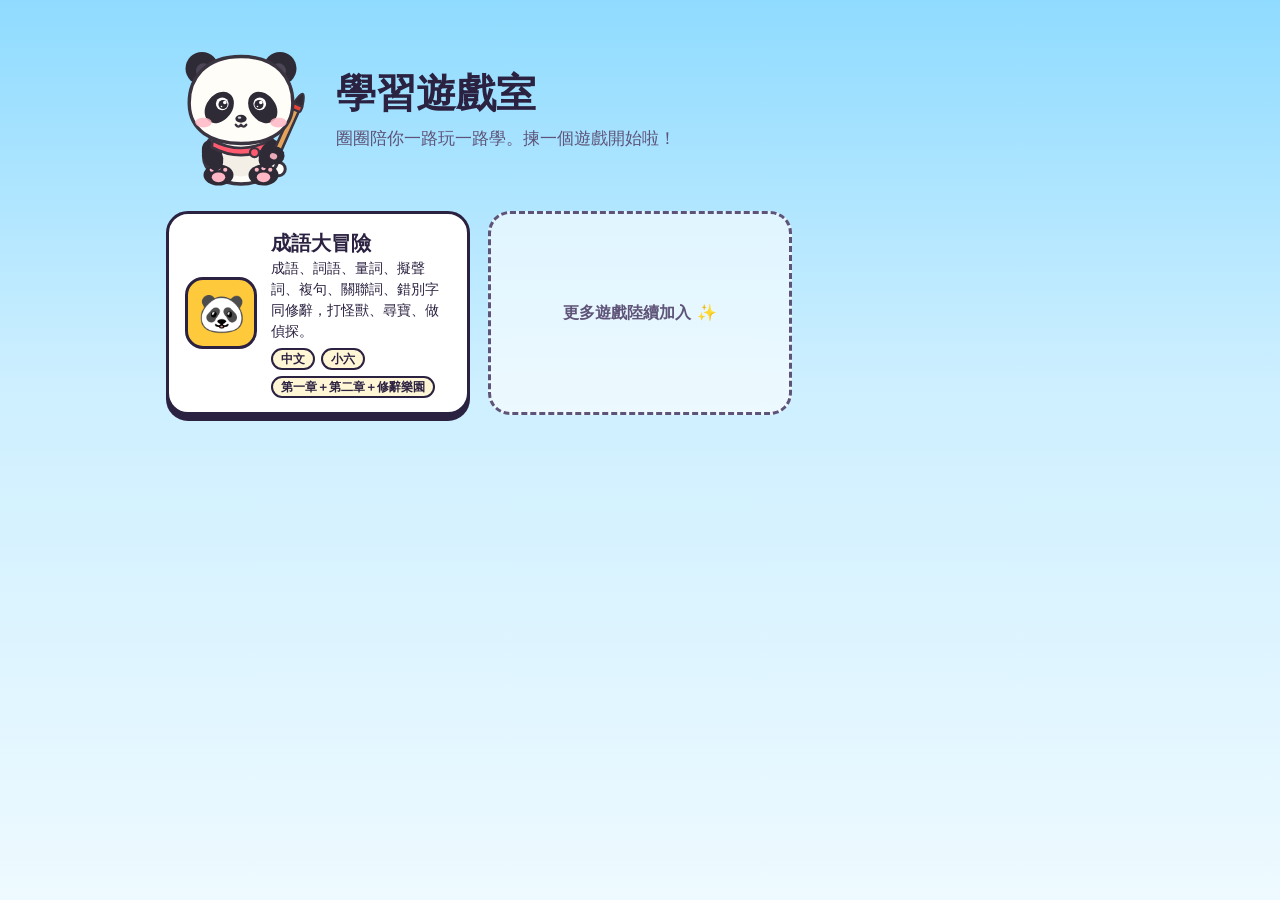
==== index.html @ 71323b0f "加入成語大冒險同遊戲室架構 - games/chengyu-adventure：成語大冒險（第一章兩個範圍、第二章、DLC 修辭樂園、主角圈圈） - index.html：遊戲大廳 - docs/HA" ====
<!DOCTYPE html>
<html lang="zh-Hant-HK">
<head>
<meta charset="UTF-8">
<meta name="viewport" content="width=device-width,initial-scale=1,viewport-fit=cover">
<title>學習遊戲室</title>
<style>
:root{--ink:#2B2140;--ink2:#5E5378;--sun:#FFC93C;--octo:#FF7EB3;--ghost:#B49CFF;--leaf:#45D08A;--sky:#5BC8FF;
  --font:"PingFang HK","PingFang TC","Noto Sans HK","Noto Sans CJK HK","Microsoft JhengHei",system-ui,sans-serif}
*{box-sizing:border-box}
body{margin:0;font-family:var(--font);color:var(--ink);min-height:100vh;
  background:linear-gradient(180deg,#8FDBFF 0,#CDEFFF 380px,#EEFAFF 900px,#F4FFF7 100%)}
main{max-width:980px;margin:0 auto;padding-block:28px;padding-left:max(16px,env(safe-area-inset-left,0px));padding-right:max(16px,env(safe-area-inset-right,0px))}
.hero{display:grid;grid-template-columns:150px 1fr;gap:20px;align-items:center;margin-bottom:24px}
.hero h1{margin:0 0 6px;font-size:clamp(28px,5vw,40px);font-weight:900}
.hero p{margin:0;font-size:17px;color:var(--ink2)}
.cat{display:block;width:100%;height:auto}
.cat .e-y,.cat .e-h,.cat .m-y,.cat .m-h{display:none}
.bob{animation:bob 2.6s ease-in-out infinite}
@keyframes bob{0%,100%{transform:translateY(0)}50%{transform:translateY(-6px)}}
.grid{display:grid;grid-template-columns:repeat(auto-fill,minmax(280px,1fr));gap:18px}
.game{display:grid;grid-template-columns:72px 1fr;gap:14px;align-items:center;text-decoration:none;color:var(--ink);background:#fff;border:3px solid var(--ink);border-radius:22px;box-shadow:0 6px 0 var(--ink);padding:14px 16px}
.game:active{transform:translateY(4px);box-shadow:0 2px 0 var(--ink)}
.game:focus-visible{outline:3px solid #2E7DFF;outline-offset:3px}
.game .ic{width:72px;height:72px;border-radius:18px;border:3px solid var(--ink);background:var(--c);display:grid;place-items:center;font-size:38px}
.game b{display:block;font-size:20px;font-weight:900}
.game span{font-size:14px;line-height:1.5}
.tags{display:flex;flex-wrap:wrap;gap:6px;margin-top:6px}
.tags i{font-style:normal;font-size:12px;font-weight:800;border:2px solid var(--ink);border-radius:999px;padding:0 8px;background:#FFF6D6}
.soon{display:grid;place-items:center;border:3px dashed var(--ink2);border-radius:22px;padding:18px;text-align:center;color:var(--ink2);font-weight:800;background:rgba(255,255,255,.6)}
@media (max-width:560px){.hero{grid-template-columns:1fr}.hero>div:first-child{width:130px}}
@media (prefers-reduced-motion:reduce){.bob{animation:none}}
</style>
</head>
<body>
<main>
  <div class="hero">
    <div><svg class="cat bob" viewBox="0 0 200 212" aria-hidden="true">
  <circle class="c-tail" cx="150" cy="188" r="9" fill="#FFFDF8" stroke="#3A3340" stroke-width="4"/>
  <ellipse cx="100" cy="170" rx="50" ry="38" fill="#FFFDF8" stroke="#3A3340" stroke-width="4.5"/>
  <ellipse cx="100" cy="178" rx="26" ry="20" fill="#F4EFE6"/>
  <ellipse cx="70" cy="196" rx="20" ry="14" fill="#2F2B36"/><ellipse cx="130" cy="196" rx="20" ry="14" fill="#2F2B36"/>
  <ellipse cx="70" cy="199" rx="9" ry="6.5" fill="#FFB7C5"/><ellipse cx="130" cy="199" rx="9" ry="6.5" fill="#FFB7C5"/>
  <circle cx="61" cy="189" r="2.8" fill="#FFB7C5"/><circle cx="70" cy="187" r="2.8" fill="#FFB7C5"/><circle cx="79" cy="189" r="2.8" fill="#FFB7C5"/>
  <circle cx="121" cy="189" r="2.8" fill="#FFB7C5"/><circle cx="130" cy="187" r="2.8" fill="#FFB7C5"/><circle cx="139" cy="189" r="2.8" fill="#FFB7C5"/>
  <ellipse cx="62" cy="170" rx="13" ry="21" fill="#2F2B36" transform="rotate(-22 62 170)"/>
  <path d="M62 150 Q100 170 138 150 L139 159 Q100 180 61 159 Z" fill="#FF5A6E" stroke="#3A3340" stroke-width="3.5" stroke-linejoin="round"/>
  <circle cx="118" cy="166" r="6" fill="#FF5A6E" stroke="#3A3340" stroke-width="3"/>
  <ellipse cx="138" cy="168" rx="13" ry="20" fill="#2F2B36" transform="rotate(26 138 168)"/>
  <g class="c-brush" transform="translate(146 170) rotate(24)"><rect x="-4.5" y="-68" width="9" height="70" rx="4" fill="#E3A35B" stroke="#3A3340" stroke-width="3.5"/><rect x="-6.5" y="-74" width="13" height="8" rx="2" fill="#E8443A" stroke="#3A3340" stroke-width="3"/><path d="M-6.5 -74 Q0 -106 6.5 -74 Z" fill="#2F2B36" stroke="#3A3340" stroke-width="2.5" stroke-linejoin="round"/><circle cx="0" cy="0" r="12" fill="#2F2B36"/><ellipse cx="-2" cy="2" rx="5" ry="4" fill="#FFB7C5" opacity=".9"/></g>
  <circle cx="48" cy="54" r="22" fill="#2F2B36"/><circle cx="50" cy="57" r="10" fill="#4C4556"/>
  <circle cx="152" cy="54" r="22" fill="#2F2B36"/><circle cx="150" cy="57" r="10" fill="#4C4556"/>
  <path d="M100 38 C148 38 170 68 169 102 C168 136 140 154 100 154 C60 154 32 136 31 102 C30 68 52 38 100 38Z" fill="#FFFDF8" stroke="#3A3340" stroke-width="4.5"/>
  <ellipse cx="71" cy="106" rx="17" ry="23" fill="#2F2B36" transform="rotate(38 71 106)"/>
  <ellipse cx="129" cy="106" rx="17" ry="23" fill="#2F2B36" transform="rotate(-38 129 106)"/>
  
  <g class="e-n"><g class="blink"><circle cx="75" cy="101" r="8.5" fill="#fff"/><circle cx="125" cy="101" r="8.5" fill="#fff"/><circle cx="76" cy="102" r="6" fill="#2F2B36"/><circle cx="124" cy="102" r="6" fill="#2F2B36"/><circle cx="78.4" cy="99.4" r="2.4" fill="#fff"/><circle cx="126.4" cy="99.4" r="2.4" fill="#fff"/><circle cx="74" cy="104.6" r="1.1" fill="#fff"/><circle cx="122" cy="104.6" r="1.1" fill="#fff"/></g></g>
  <g class="e-y" fill="none" stroke="#fff" stroke-width="4.5" stroke-linecap="round"><path d="M66 106 Q75 95 84 106"/><path d="M116 106 Q125 95 134 106"/></g>
  <g class="e-h" fill="none" stroke="#fff" stroke-width="4" stroke-linecap="round" stroke-linejoin="round"><path d="M69 97 L82 104 L69 111"/><path d="M131 97 L118 104 L131 111"/></g>
  <ellipse cx="50" cy="126" rx="11" ry="6.5" fill="#FFB7C5" opacity=".85"/><ellipse cx="150" cy="126" rx="11" ry="6.5" fill="#FFB7C5" opacity=".85"/>
  <ellipse cx="100" cy="121" rx="7.5" ry="5.2" fill="#2F2B36"/><ellipse cx="98" cy="119.5" rx="2.4" ry="1.4" fill="#fff" opacity=".8"/>
  <g class="m-n"><path d="M93 129 Q96.5 134 100 129 Q103.5 134 107 129" fill="none" stroke="#3A3340" stroke-width="3" stroke-linecap="round" stroke-linejoin="round"/></g>
  <g class="m-y"><path d="M91 128 Q100 143 109 128 Z" fill="#FF7E92" stroke="#3A3340" stroke-width="3" stroke-linejoin="round"/></g>
  <g class="m-h"><path d="M93 135 Q100 128 107 135" fill="none" stroke="#3A3340" stroke-width="3" stroke-linecap="round"/><path d="M156 84 q5 10 0 14 q-5 -4 0 -14z" fill="#7FD3FF" stroke="#3A3340" stroke-width="2"/></g>
</svg></div>
    <div>
      <h1>學習遊戲室</h1>
      <p>圈圈陪你一路玩一路學。揀一個遊戲開始啦！</p>
    </div>
  </div>
  <div class="grid">
    <a class="game" href="games/chengyu-adventure/index.html" style="--c:var(--sun)">
      <span class="ic">🐼</span>
      <span><b>成語大冒險</b>成語、詞語、量詞、擬聲詞、複句、關聯詞、錯別字同修辭，打怪獸、尋寶、做偵探。
        <span class="tags"><i>中文</i><i>小六</i><i>第一章＋第二章＋修辭樂園</i></span></span>
    </a>
    <div class="soon">更多遊戲陸續加入 ✨</div>
  </div>
</main>
</body>
</html>
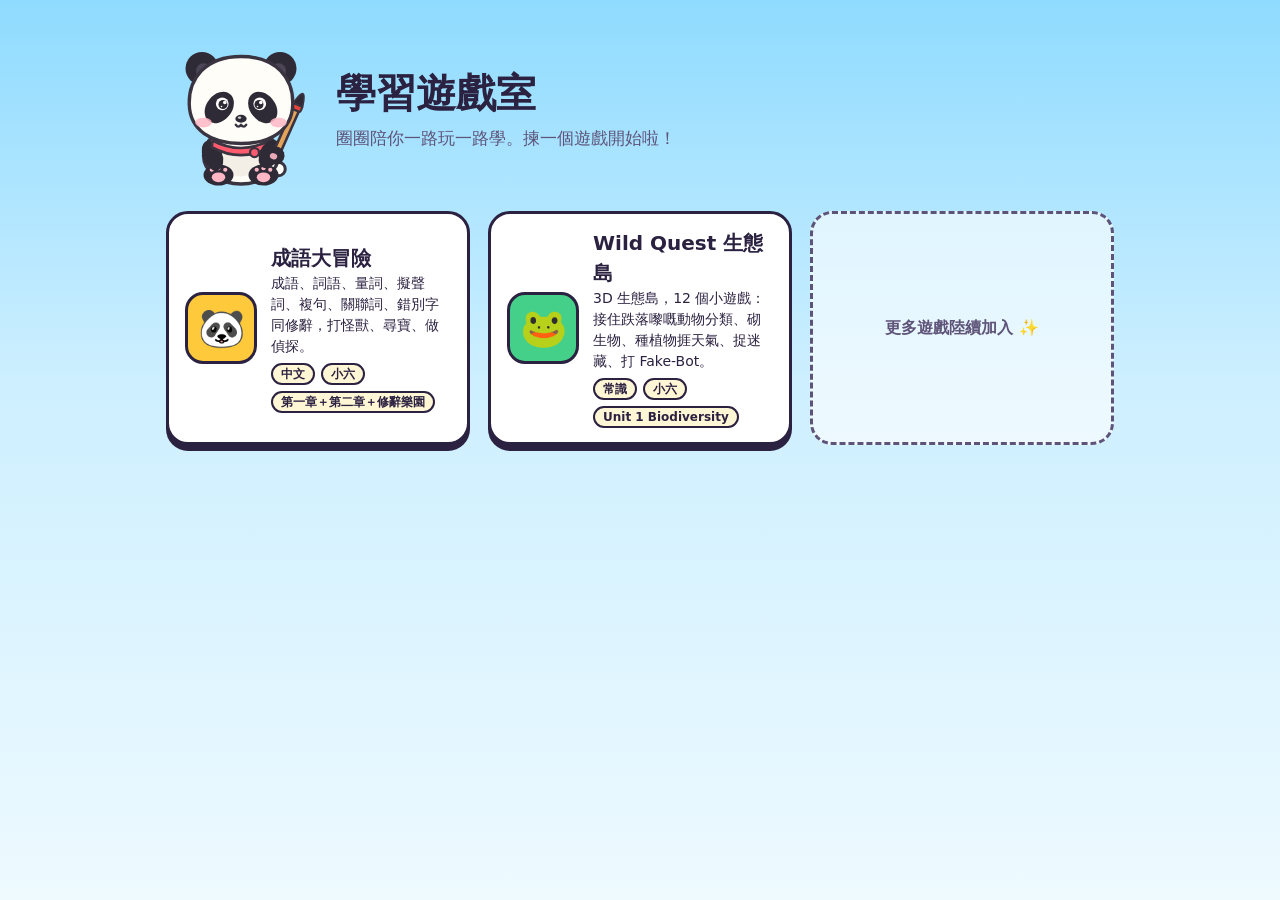
==== commit 01f37c74: "加入 Wild Quest 生態島（小六常識 Unit 1 Biodiversity） - games/wild-quest：3D 生態島，7 區 12 個小遊戲（分類、砌生物、flowchart、 " ====
--- a/index.html
+++ b/index.html
@@ -74,6 +74,11 @@
       <span><b>成語大冒險</b>成語、詞語、量詞、擬聲詞、複句、關聯詞、錯別字同修辭，打怪獸、尋寶、做偵探。
         <span class="tags"><i>中文</i><i>小六</i><i>第一章＋第二章＋修辭樂園</i></span></span>
     </a>
+    <a class="game" href="games/wild-quest/index.html" style="--c:var(--leaf)">
+      <span class="ic">🐸</span>
+      <span><b>Wild Quest 生態島</b>3D 生態島，12 個小遊戲：接住跌落嚟嘅動物分類、砌生物、種植物捱天氣、捉迷藏、打 Fake-Bot。
+        <span class="tags"><i>常識</i><i>小六</i><i>Unit 1 Biodiversity</i></span></span>
+    </a>
     <div class="soon">更多遊戲陸續加入 ✨</div>
   </div>
 </main>
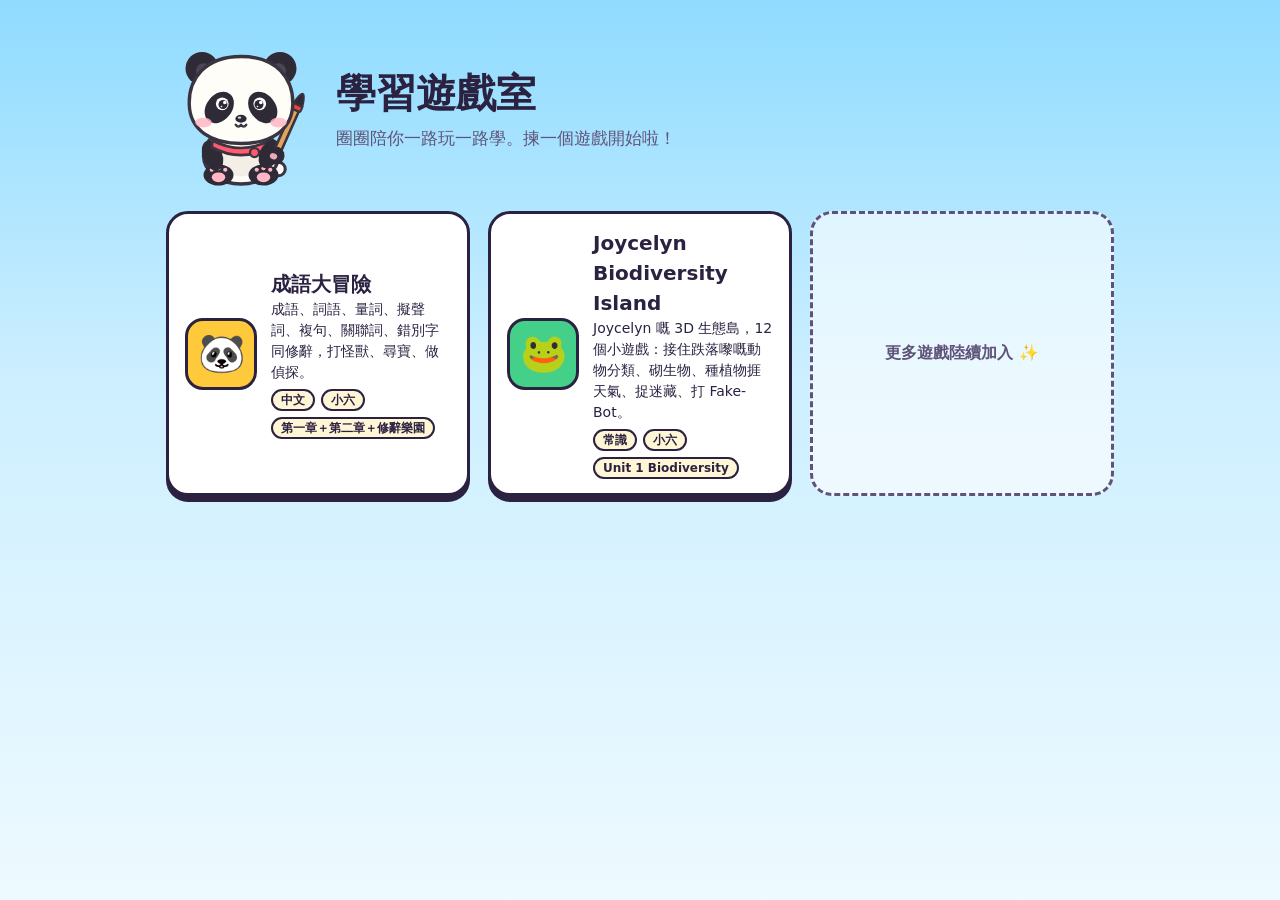
==== commit 8d3540ab: "生態島改名做 Joycelyn Biodiversity Island - 標題畫面、瀏覽器標題、沙灘 3D 木牌、入島歡迎訊息 - 大廳卡、README、HANDOFF 同步改名；資料夾同網址維持 " ====
--- a/index.html
+++ b/index.html
@@ -76,7 +76,7 @@
     </a>
     <a class="game" href="games/wild-quest/index.html" style="--c:var(--leaf)">
       <span class="ic">🐸</span>
-      <span><b>Wild Quest 生態島</b>3D 生態島，12 個小遊戲：接住跌落嚟嘅動物分類、砌生物、種植物捱天氣、捉迷藏、打 Fake-Bot。
+      <span><b>Joycelyn Biodiversity Island</b>Joycelyn 嘅 3D 生態島，12 個小遊戲：接住跌落嚟嘅動物分類、砌生物、種植物捱天氣、捉迷藏、打 Fake-Bot。
         <span class="tags"><i>常識</i><i>小六</i><i>Unit 1 Biodiversity</i></span></span>
     </a>
     <div class="soon">更多遊戲陸續加入 ✨</div>
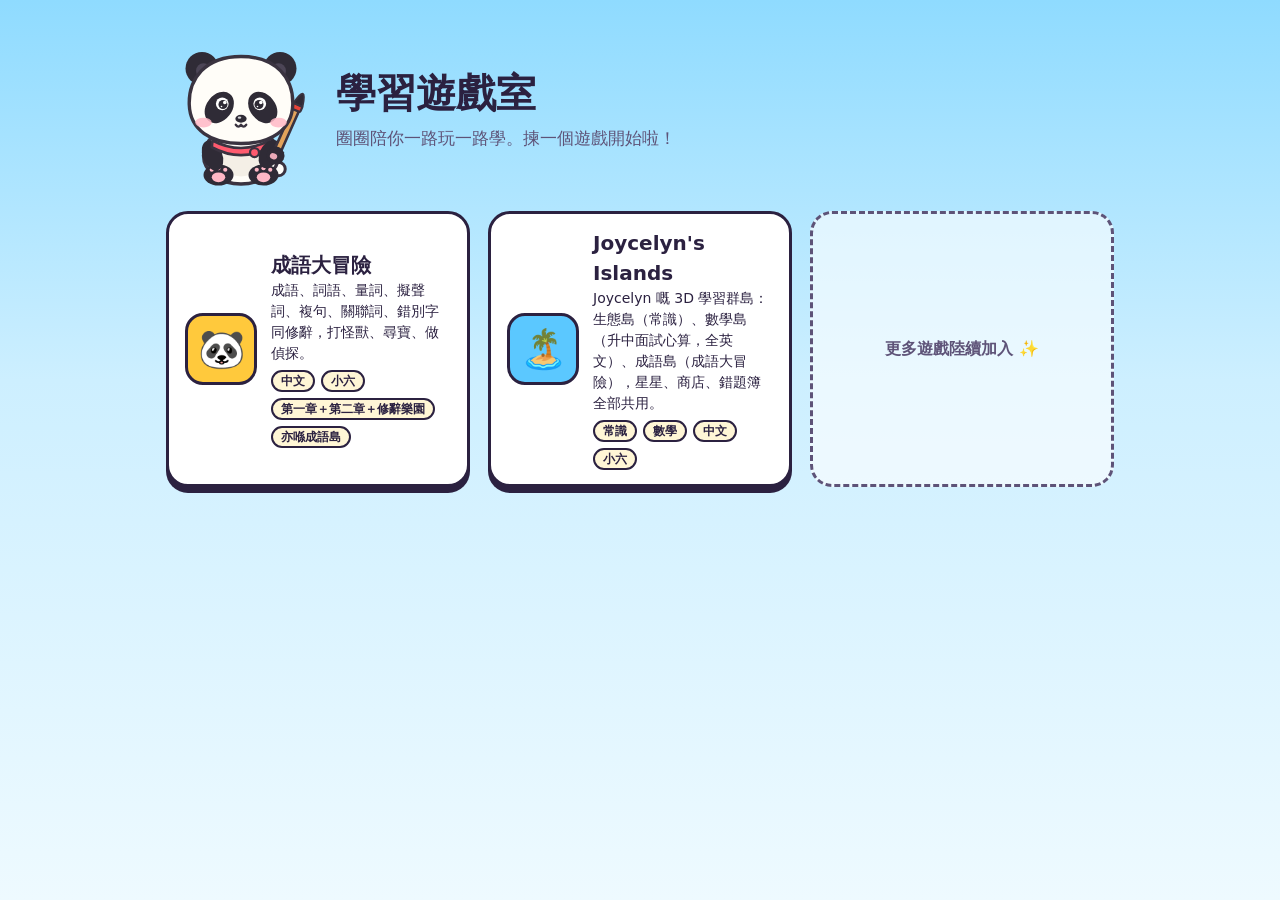
==== commit 140b9cd7: "Joycelyn's Islands: merge Wild Quest, a new Maths Island and 成語大冒險 into one archipelago - Redesign W" ====
--- a/index.html
+++ b/index.html
@@ -72,12 +72,12 @@
     <a class="game" href="games/chengyu-adventure/index.html" style="--c:var(--sun)">
       <span class="ic">🐼</span>
       <span><b>成語大冒險</b>成語、詞語、量詞、擬聲詞、複句、關聯詞、錯別字同修辭，打怪獸、尋寶、做偵探。
-        <span class="tags"><i>中文</i><i>小六</i><i>第一章＋第二章＋修辭樂園</i></span></span>
+        <span class="tags"><i>中文</i><i>小六</i><i>第一章＋第二章＋修辭樂園</i><i>亦喺成語島</i></span></span>
     </a>
-    <a class="game" href="games/wild-quest/index.html" style="--c:var(--leaf)">
-      <span class="ic">🐸</span>
-      <span><b>Joycelyn Biodiversity Island</b>Joycelyn 嘅 3D 生態島，12 個小遊戲：接住跌落嚟嘅動物分類、砌生物、種植物捱天氣、捉迷藏、打 Fake-Bot。
-        <span class="tags"><i>常識</i><i>小六</i><i>Unit 1 Biodiversity</i></span></span>
+    <a class="game" href="games/joycelyn-world/index.html" style="--c:var(--sky)">
+      <span class="ic">🏝️</span>
+      <span><b>Joycelyn's Islands</b>Joycelyn 嘅 3D 學習群島：生態島（常識）、數學島（升中面試心算，全英文）、成語島（成語大冒險），星星、商店、錯題簿全部共用。
+        <span class="tags"><i>常識</i><i>數學</i><i>中文</i><i>小六</i></span></span>
     </a>
     <div class="soon">更多遊戲陸續加入 ✨</div>
   </div>
